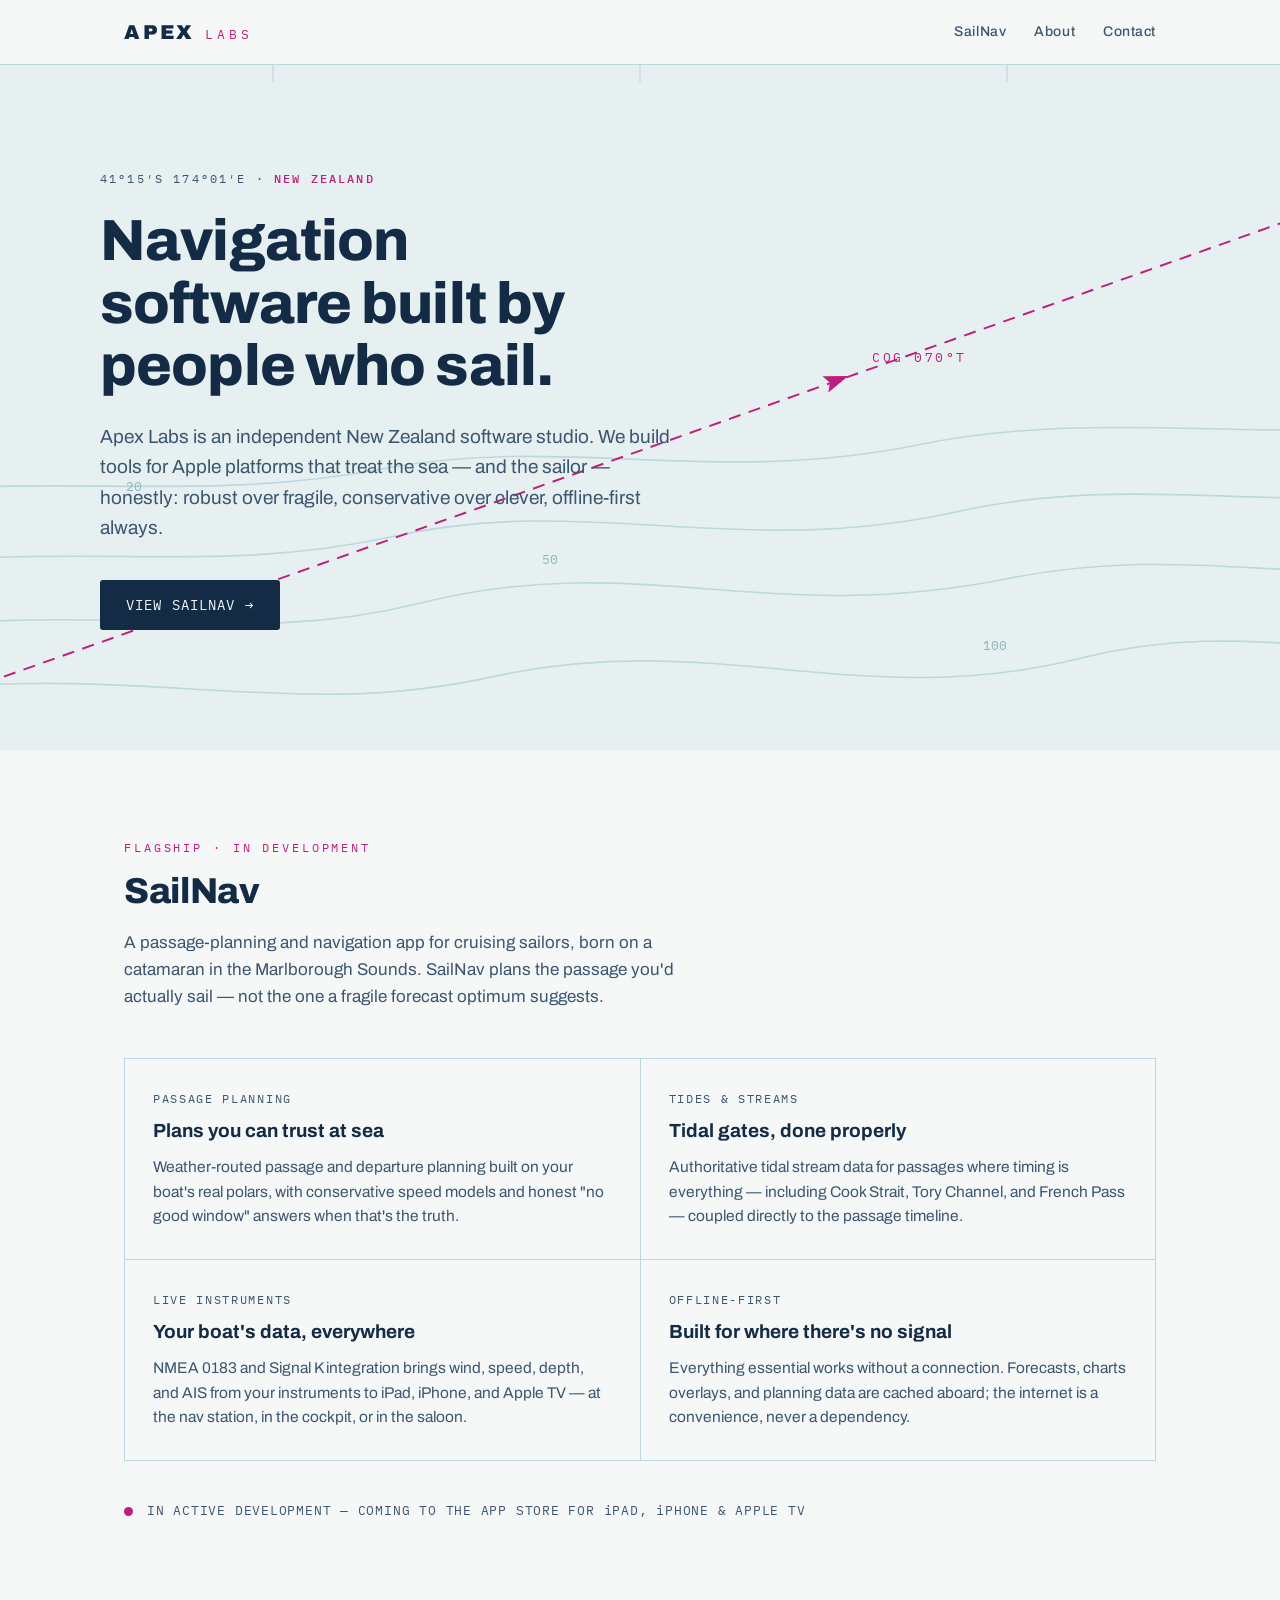
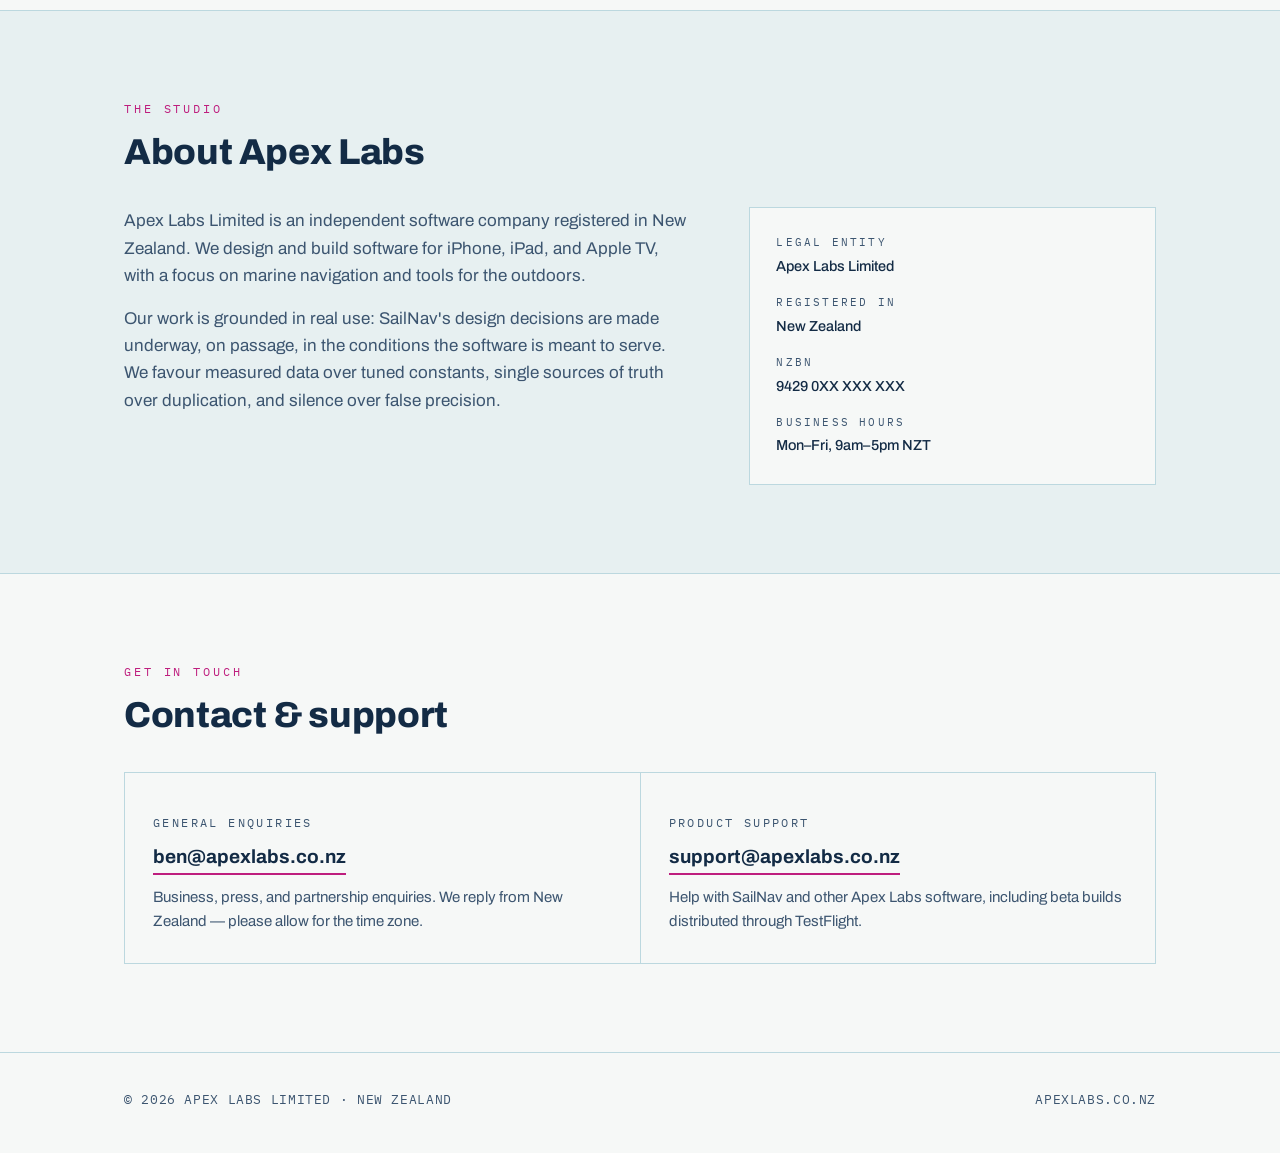
==== index.html @ 0e70c17b "Add files via upload" ====
<!DOCTYPE html>
<html lang="en-NZ">
<head>
<meta charset="UTF-8">
<meta name="viewport" content="width=device-width, initial-scale=1.0">
<title>Apex Labs — Navigation software built by people who sail</title>
<meta name="description" content="Apex Labs Limited is a New Zealand software studio building SailNav, a passage-planning and navigation app for cruising sailors.">
<link rel="preconnect" href="https://fonts.googleapis.com">
<link rel="preconnect" href="https://fonts.gstatic.com" crossorigin>
<link href="https://fonts.googleapis.com/css2?family=Archivo:wght@400;500;700;800;900&family=IBM+Plex+Mono:wght@400;500&display=swap" rel="stylesheet">
<style>
:root{
  --ink:#132B45;
  --ink-soft:#3C5570;
  --paper:#F6F8F7;
  --shoal:#E7F0F1;
  --contour:#BCD8DF;
  --magenta:#BE1E7E;
  --buff:#EDE4CE;
  --max:1080px;
}
*{margin:0;padding:0;box-sizing:border-box}
html{scroll-behavior:smooth}
@media (prefers-reduced-motion: reduce){html{scroll-behavior:auto}}
body{
  font-family:'Archivo',system-ui,sans-serif;
  font-weight:400;
  color:var(--ink);
  background:var(--paper);
  line-height:1.6;
  font-size:17px;
}
.mono{font-family:'IBM Plex Mono',monospace}
.wrap{max-width:var(--max);margin:0 auto;padding:0 24px}

/* ---------- header ---------- */
header{
  border-bottom:1px solid var(--contour);
  background:var(--paper);
  position:sticky;top:0;z-index:10;
}
.nav{display:flex;align-items:center;justify-content:space-between;height:64px}
.wordmark{display:flex;align-items:baseline;gap:10px;text-decoration:none;color:var(--ink)}
.wordmark .apex{font-weight:900;font-size:20px;letter-spacing:.14em}
.wordmark .labs{font-family:'IBM Plex Mono',monospace;font-size:13px;letter-spacing:.3em;color:var(--magenta)}
nav.links{display:flex;gap:28px}
nav.links a{
  text-decoration:none;color:var(--ink-soft);
  font-size:14px;font-weight:500;letter-spacing:.04em;
}
nav.links a:hover,nav.links a:focus-visible{color:var(--magenta)}
a:focus-visible{outline:2px solid var(--magenta);outline-offset:3px;border-radius:2px}

/* ---------- hero ---------- */
.hero{position:relative;overflow:hidden;background:var(--shoal)}
.hero svg.chart{position:absolute;inset:0;width:100%;height:100%;display:block}
.hero-inner{position:relative;padding:104px 0 120px}
.coords{
  font-family:'IBM Plex Mono',monospace;font-size:12px;letter-spacing:.18em;
  color:var(--ink-soft);text-transform:uppercase;margin-bottom:22px;
}
.coords b{color:var(--magenta);font-weight:500}
h1{
  font-weight:800;font-size:clamp(34px,5.4vw,58px);
  line-height:1.08;letter-spacing:-.015em;max-width:15ch;
}
.hero p.lede{
  margin-top:24px;max-width:52ch;font-size:19px;color:var(--ink-soft);
}
.hero .cta{
  display:inline-block;margin-top:36px;
  font-family:'IBM Plex Mono',monospace;font-size:14px;letter-spacing:.08em;
  color:var(--paper);background:var(--ink);text-decoration:none;
  padding:14px 26px;border-radius:3px;
}
.hero .cta:hover,.hero .cta:focus-visible{background:var(--magenta)}

/* ---------- section scaffolding ---------- */
section{padding:88px 0}
.eyebrow{
  font-family:'IBM Plex Mono',monospace;font-size:12px;letter-spacing:.24em;
  text-transform:uppercase;color:var(--magenta);margin-bottom:14px;
}
h2{font-weight:800;font-size:clamp(26px,3.4vw,36px);letter-spacing:-.01em;line-height:1.15}
.section-lede{margin-top:16px;max-width:58ch;color:var(--ink-soft)}

/* ---------- sailnav ---------- */
#sailnav .grid{
  margin-top:48px;display:grid;grid-template-columns:repeat(2,1fr);gap:1px;
  background:var(--contour);border:1px solid var(--contour);
}
.feature{background:var(--paper);padding:30px 28px}
.feature .f-label{
  font-family:'IBM Plex Mono',monospace;font-size:12px;letter-spacing:.14em;
  color:var(--ink-soft);text-transform:uppercase;
}
.feature h3{font-size:19px;font-weight:700;margin:8px 0 8px}
.feature p{font-size:15.5px;color:var(--ink-soft)}
.status-line{
  margin-top:40px;display:flex;align-items:center;gap:14px;flex-wrap:wrap;
  font-family:'IBM Plex Mono',monospace;font-size:13px;letter-spacing:.06em;color:var(--ink-soft);
}
.status-line .dot{
  width:9px;height:9px;border-radius:50%;background:var(--magenta);flex:none;
}

/* ---------- about ---------- */
#about{background:var(--shoal);border-top:1px solid var(--contour);border-bottom:1px solid var(--contour)}
#about .cols{margin-top:34px;display:grid;grid-template-columns:1.4fr 1fr;gap:56px}
#about p+p{margin-top:16px}
.registry{
  background:var(--paper);border:1px solid var(--contour);padding:26px 26px;
  font-size:14.5px;align-self:start;
}
.registry dt{
  font-family:'IBM Plex Mono',monospace;font-size:11px;letter-spacing:.2em;
  text-transform:uppercase;color:var(--ink-soft);margin-top:16px;
}
.registry dt:first-child{margin-top:0}
.registry dd{margin-top:3px;font-weight:500}

/* ---------- contact ---------- */
#contact .card{
  margin-top:36px;border:1px solid var(--contour);display:grid;
  grid-template-columns:repeat(2,1fr);gap:1px;background:var(--contour);
}
.contact-cell{background:var(--paper);padding:30px 28px}
.contact-cell .c-label{
  font-family:'IBM Plex Mono',monospace;font-size:12px;letter-spacing:.2em;
  text-transform:uppercase;color:var(--ink-soft);
}
.contact-cell a{
  display:inline-block;margin-top:10px;font-size:19px;font-weight:700;
  color:var(--ink);text-decoration:none;border-bottom:2px solid var(--magenta);
}
.contact-cell a:hover,.contact-cell a:focus-visible{color:var(--magenta)}
.contact-cell p{margin-top:10px;font-size:15px;color:var(--ink-soft)}

/* ---------- footer ---------- */
footer{border-top:1px solid var(--contour);padding:36px 0 44px;background:var(--paper)}
.foot{
  display:flex;justify-content:space-between;gap:20px;flex-wrap:wrap;
  font-family:'IBM Plex Mono',monospace;font-size:12.5px;letter-spacing:.05em;color:var(--ink-soft);
}

/* ---------- responsive ---------- */
@media (max-width:760px){
  nav.links{gap:18px}
  #sailnav .grid{grid-template-columns:1fr}
  #about .cols{grid-template-columns:1fr;gap:32px}
  #contact .card{grid-template-columns:1fr}
  .hero-inner{padding:72px 0 88px}
  section{padding:64px 0}
}
</style>
</head>
<body>

<header>
  <div class="wrap nav">
    <a class="wordmark" href="#top" aria-label="Apex Labs home">
      <span class="apex">APEX</span><span class="labs">LABS</span>
    </a>
    <nav class="links" aria-label="Main">
      <a href="#sailnav">SailNav</a>
      <a href="#about">About</a>
      <a href="#contact">Contact</a>
    </nav>
  </div>
</header>

<main id="top">

  <!-- ============ HERO ============ -->
  <div class="hero">
    <svg class="chart" viewBox="0 0 1200 560" preserveAspectRatio="xMidYMid slice" aria-hidden="true" focusable="false">
      <!-- bathymetric contours -->
      <g fill="none" stroke="#BCD8DF" stroke-width="1.3">
        <path d="M-60,470 C160,430 260,480 420,440 C600,395 700,460 900,420 C1050,390 1150,430 1260,405"/>
        <path d="M-60,520 C180,480 300,540 480,500 C660,460 780,530 960,485 C1090,452 1180,490 1260,470"/>
        <path d="M-60,415 C140,385 240,420 400,385 C560,350 680,405 860,365 C1010,332 1130,370 1260,345"/>
        <path d="M-60,355 C120,330 230,360 390,330 C540,302 660,345 830,310 C980,280 1120,312 1260,290"/>
      </g>
      <!-- depth labels -->
      <g font-family="IBM Plex Mono, monospace" font-size="11" fill="#8FB4BE">
        <text x="180" y="348">20</text>
        <text x="520" y="408">50</text>
        <text x="880" y="478">100</text>
      </g>
      <!-- rhumb line -->
      <line x1="80" y1="500" x2="1150" y2="120" stroke="#BE1E7E" stroke-width="1.6" stroke-dasharray="10 7"/>
      <!-- vessel -->
      <g transform="translate(760,258) rotate(70)">
        <path d="M0,-11 L7,9 L0,5 L-7,9 Z" fill="#BE1E7E"/>
      </g>
      <text x="790" y="243" font-family="IBM Plex Mono, monospace" font-size="11" letter-spacing="2" fill="#BE1E7E">COG 070°T</text>
      <!-- graticule ticks -->
      <g stroke="#BCD8DF" stroke-width="1">
        <line x1="300" y1="0" x2="300" y2="14"/><line x1="600" y1="0" x2="600" y2="14"/><line x1="900" y1="0" x2="900" y2="14"/>
      </g>
    </svg>

    <div class="wrap hero-inner">
      <p class="coords mono">41°15′S 174°01′E · <b>NEW ZEALAND</b></p>
      <h1>Navigation software built by people who sail.</h1>
      <p class="lede">Apex Labs is an independent New Zealand software studio. We build tools for Apple platforms that treat the sea — and the sailor — honestly: robust over fragile, conservative over clever, offline-first always.</p>
      <a class="cta" href="#sailnav">VIEW SAILNAV →</a>
    </div>
  </div>

  <!-- ============ SAILNAV ============ -->
  <section id="sailnav">
    <div class="wrap">
      <p class="eyebrow">Flagship · In development</p>
      <h2>SailNav</h2>
      <p class="section-lede">A passage-planning and navigation app for cruising sailors, born on a catamaran in the Marlborough Sounds. SailNav plans the passage you'd actually sail — not the one a fragile forecast optimum suggests.</p>

      <div class="grid">
        <div class="feature">
          <p class="f-label">Passage planning</p>
          <h3>Plans you can trust at sea</h3>
          <p>Weather-routed passage and departure planning built on your boat's real polars, with conservative speed models and honest "no good window" answers when that's the truth.</p>
        </div>
        <div class="feature">
          <p class="f-label">Tides &amp; streams</p>
          <h3>Tidal gates, done properly</h3>
          <p>Authoritative tidal stream data for passages where timing is everything — including Cook Strait, Tory Channel, and French Pass — coupled directly to the passage timeline.</p>
        </div>
        <div class="feature">
          <p class="f-label">Live instruments</p>
          <h3>Your boat's data, everywhere</h3>
          <p>NMEA 0183 and Signal K integration brings wind, speed, depth, and AIS from your instruments to iPad, iPhone, and Apple TV — at the nav station, in the cockpit, or in the saloon.</p>
        </div>
        <div class="feature">
          <p class="f-label">Offline-first</p>
          <h3>Built for where there's no signal</h3>
          <p>Everything essential works without a connection. Forecasts, charts overlays, and planning data are cached aboard; the internet is a convenience, never a dependency.</p>
        </div>
      </div>

      <p class="status-line"><span class="dot" aria-hidden="true"></span> IN ACTIVE DEVELOPMENT — COMING TO THE APP STORE FOR iPAD, iPHONE &amp; APPLE TV</p>
    </div>
  </section>

  <!-- ============ ABOUT ============ -->
  <section id="about">
    <div class="wrap">
      <p class="eyebrow">The studio</p>
      <h2>About Apex Labs</h2>
      <div class="cols">
        <div>
          <p class="section-lede" style="margin-top:0">Apex Labs Limited is an independent software company registered in New Zealand. We design and build software for iPhone, iPad, and Apple TV, with a focus on marine navigation and tools for the outdoors.</p>
          <p class="section-lede">Our work is grounded in real use: SailNav's design decisions are made underway, on passage, in the conditions the software is meant to serve. We favour measured data over tuned constants, single sources of truth over duplication, and silence over false precision.</p>
        </div>
        <dl class="registry">
          <dt>Legal entity</dt>
          <dd>Apex Labs Limited</dd>
          <dt>Registered in</dt>
          <dd>New Zealand</dd>
          <dt>NZBN</dt>
          <dd>9429 0XX XXX XXX</dd>
          <dt>Business hours</dt>
          <dd>Mon–Fri, 9am–5pm NZT</dd>
        </dl>
      </div>
    </div>
  </section>

  <!-- ============ CONTACT ============ -->
  <section id="contact">
    <div class="wrap">
      <p class="eyebrow">Get in touch</p>
      <h2>Contact &amp; support</h2>
      <div class="card">
        <div class="contact-cell">
          <p class="c-label">General enquiries</p>
          <a href="mailto:ben@apexlabs.co.nz">ben@apexlabs.co.nz</a>
          <p>Business, press, and partnership enquiries. We reply from New Zealand — please allow for the time zone.</p>
        </div>
        <div class="contact-cell">
          <p class="c-label">Product support</p>
          <a href="mailto:support@apexlabs.co.nz">support@apexlabs.co.nz</a>
          <p>Help with SailNav and other Apex Labs software, including beta builds distributed through TestFlight.</p>
        </div>
      </div>
    </div>
  </section>

</main>

<footer>
  <div class="wrap foot">
    <span>© 2026 APEX LABS LIMITED · NEW ZEALAND</span>
    <span>APEXLABS.CO.NZ</span>
  </div>
</footer>

</body>
</html>
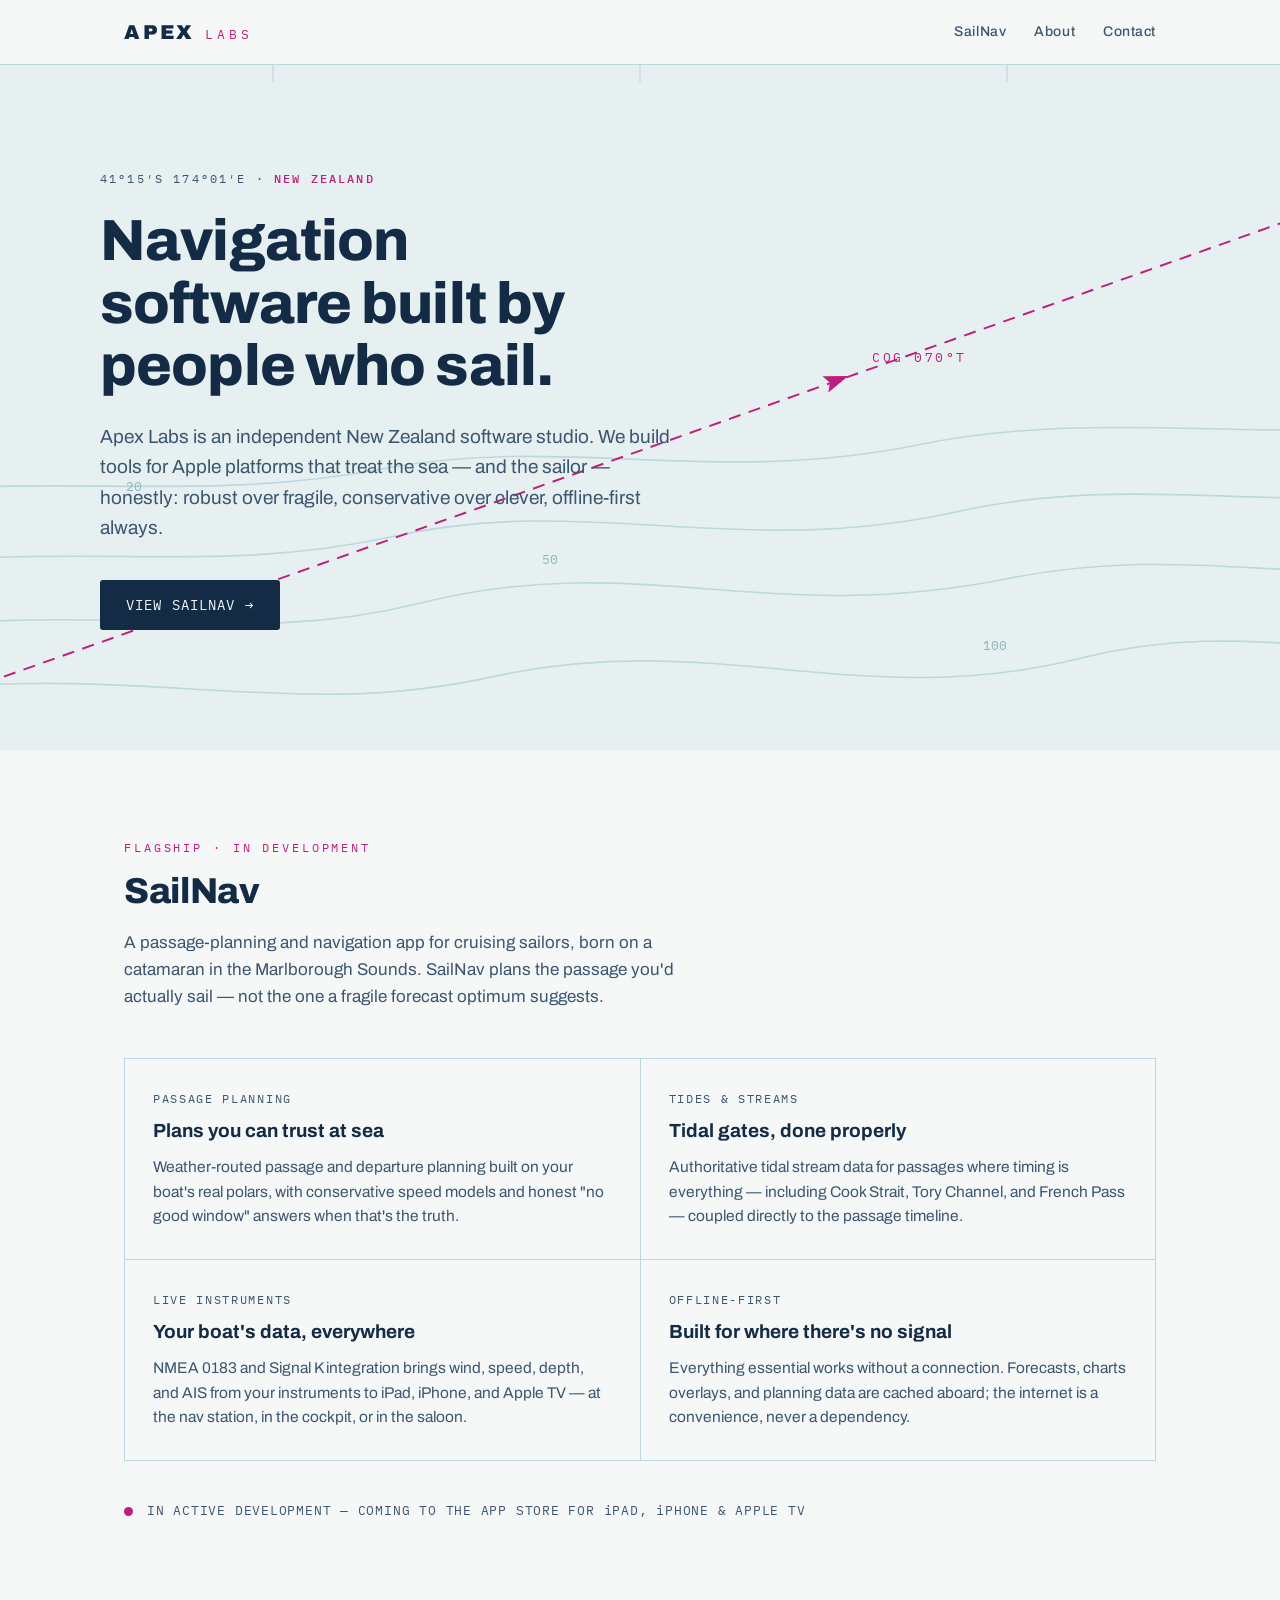
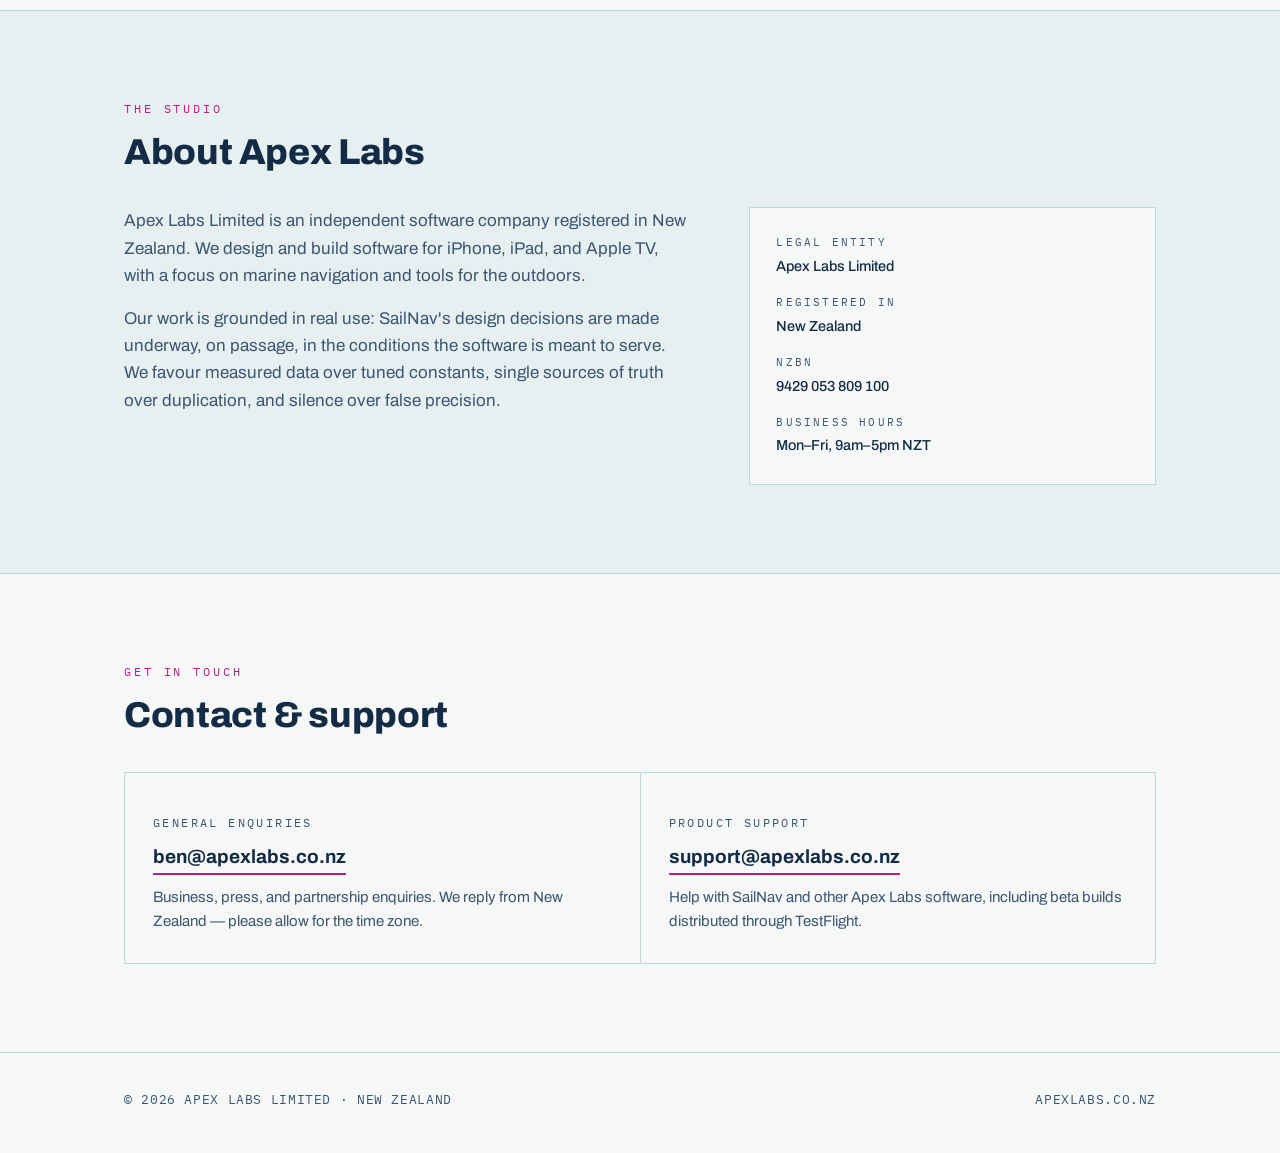
==== commit 1d75d145: "Update index.html" ====
--- a/index.html
+++ b/index.html
@@ -258,7 +258,7 @@
           <dt>Registered in</dt>
           <dd>New Zealand</dd>
           <dt>NZBN</dt>
-          <dd>9429 0XX XXX XXX</dd>
+          <dd>9429 053 809 100</dd>
           <dt>Business hours</dt>
           <dd>Mon–Fri, 9am–5pm NZT</dd>
         </dl>
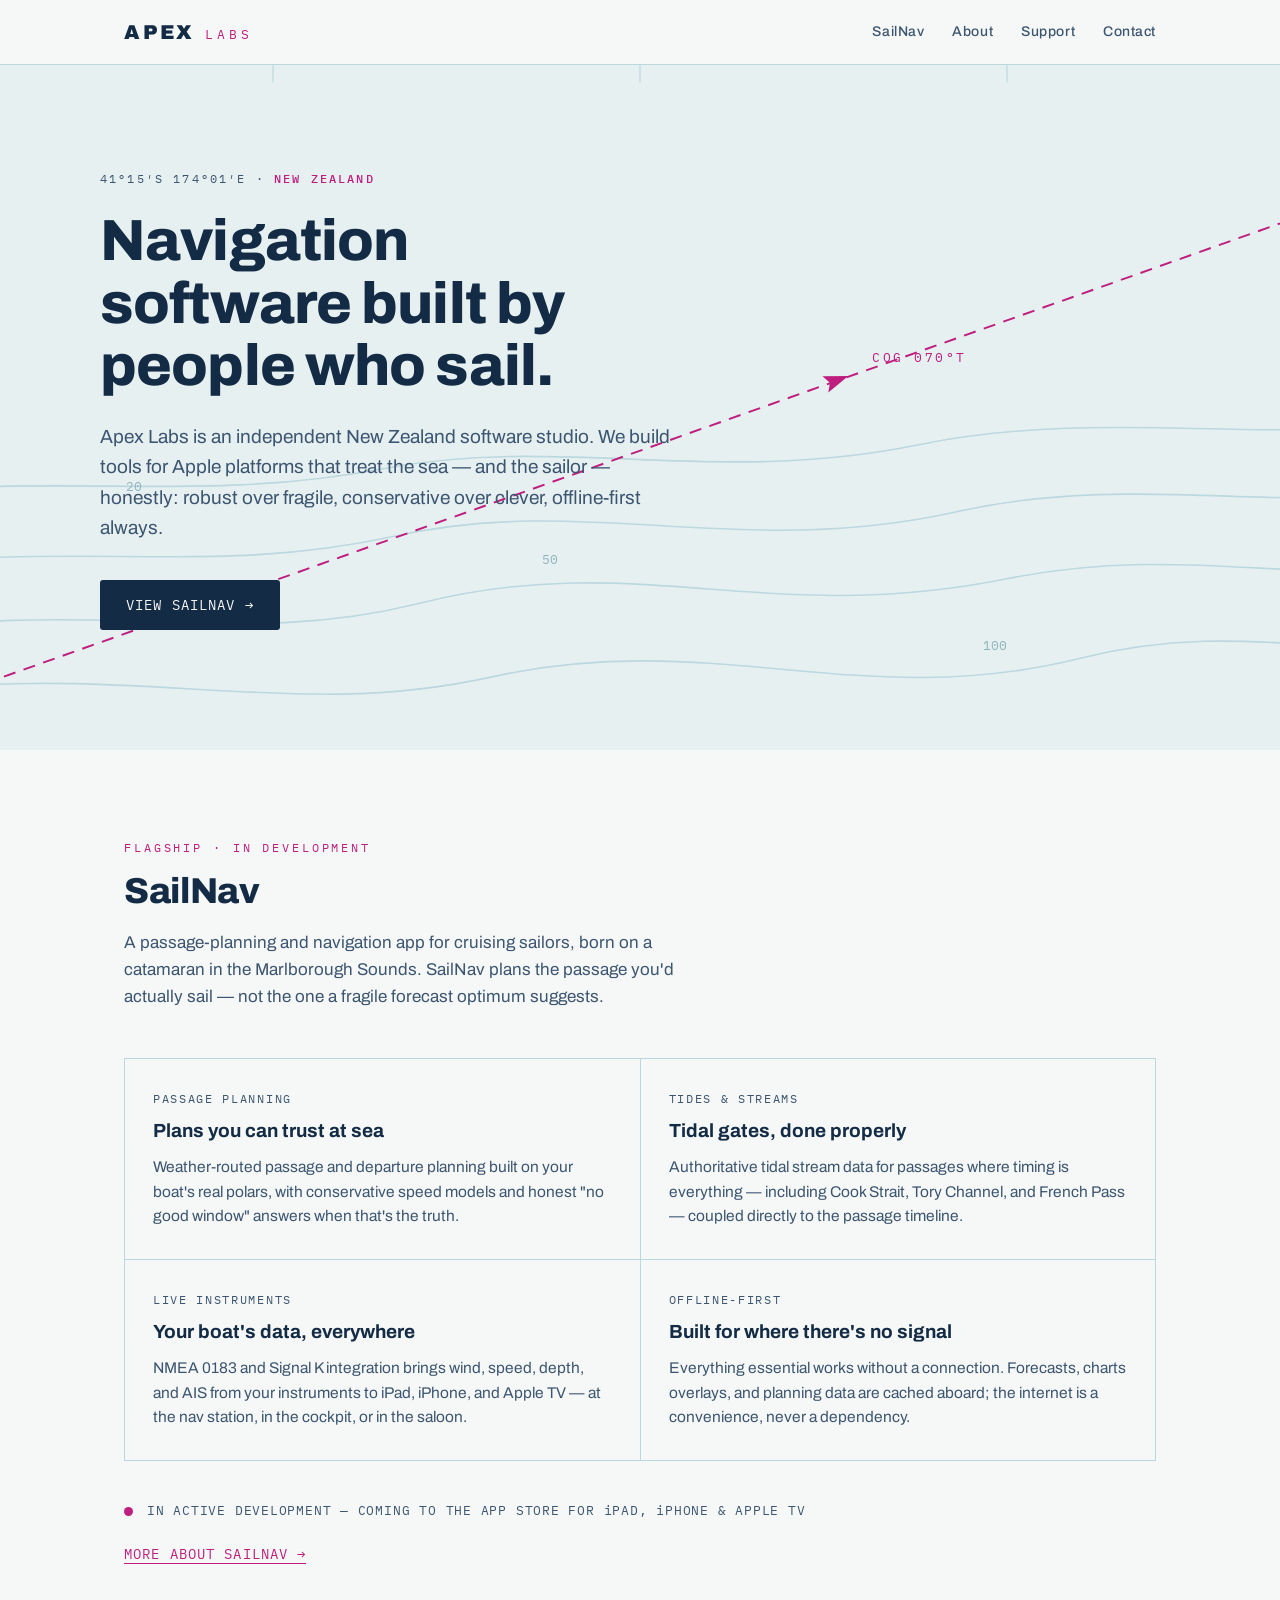
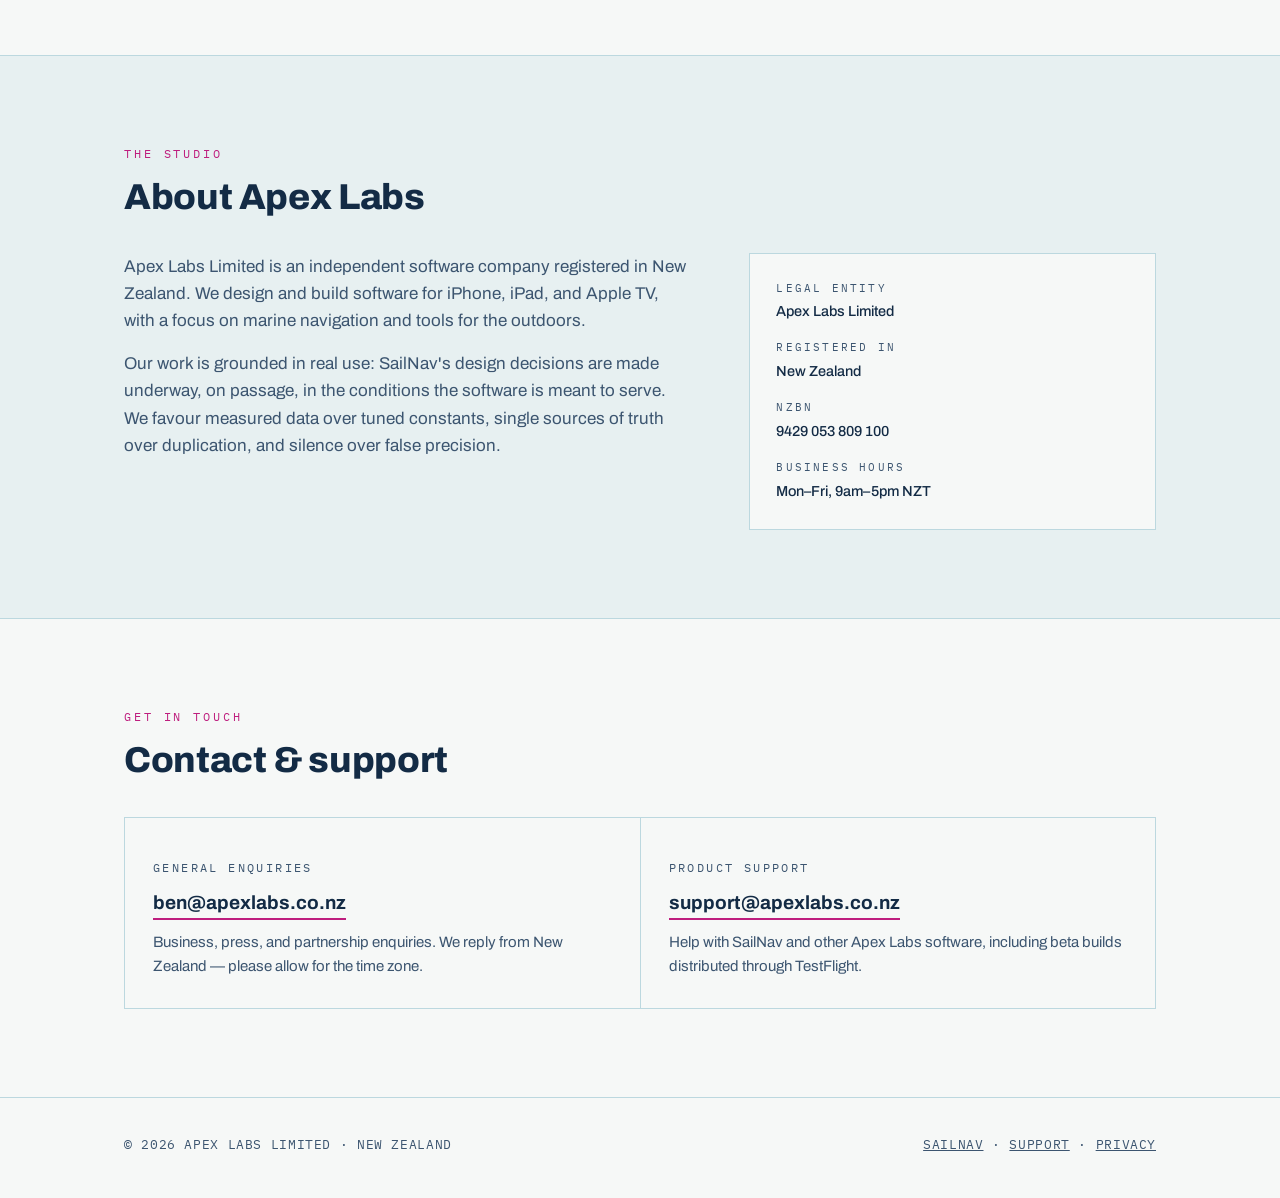
==== commit 7da36f2b: "Add files via upload" ====
--- a/index.html
+++ b/index.html
@@ -162,8 +162,9 @@
       <span class="apex">APEX</span><span class="labs">LABS</span>
     </a>
     <nav class="links" aria-label="Main">
-      <a href="#sailnav">SailNav</a>
+      <a href="sailnav.html">SailNav</a>
       <a href="#about">About</a>
+      <a href="support.html">Support</a>
       <a href="#contact">Contact</a>
     </nav>
   </div>
@@ -239,6 +240,7 @@
       </div>
 
       <p class="status-line"><span class="dot" aria-hidden="true"></span> IN ACTIVE DEVELOPMENT — COMING TO THE APP STORE FOR iPAD, iPHONE &amp; APPLE TV</p>
+      <p style="margin-top:18px"><a href="sailnav.html" style="font-family:'IBM Plex Mono',monospace;font-size:14px;letter-spacing:.08em;color:var(--magenta);text-decoration:none;border-bottom:1px solid var(--magenta)">MORE ABOUT SAILNAV →</a></p>
     </div>
   </section>
 
@@ -291,7 +293,7 @@
 <footer>
   <div class="wrap foot">
     <span>© 2026 APEX LABS LIMITED · NEW ZEALAND</span>
-    <span>APEXLABS.CO.NZ</span>
+    <span><a href="sailnav.html" style="color:inherit">SAILNAV</a> · <a href="support.html" style="color:inherit">SUPPORT</a> · <a href="privacy.html" style="color:inherit">PRIVACY</a></span>
   </div>
 </footer>
 
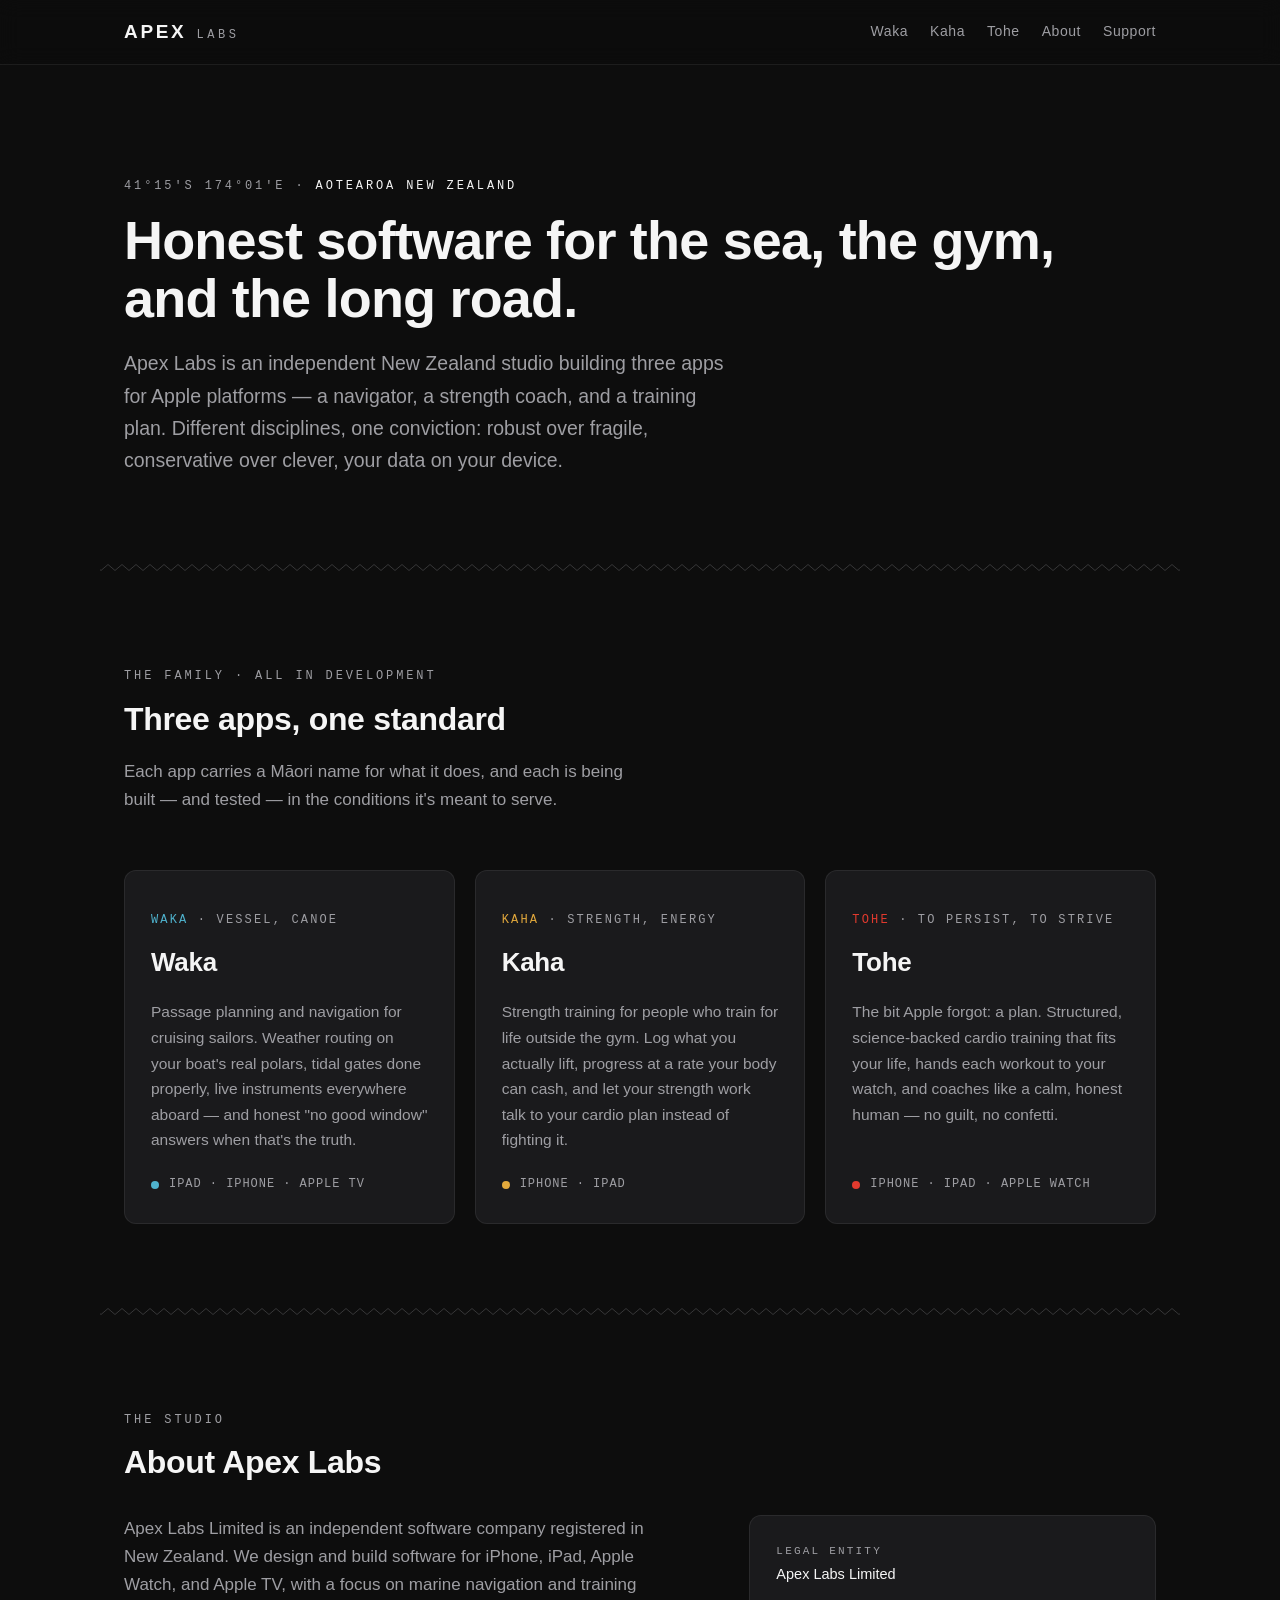
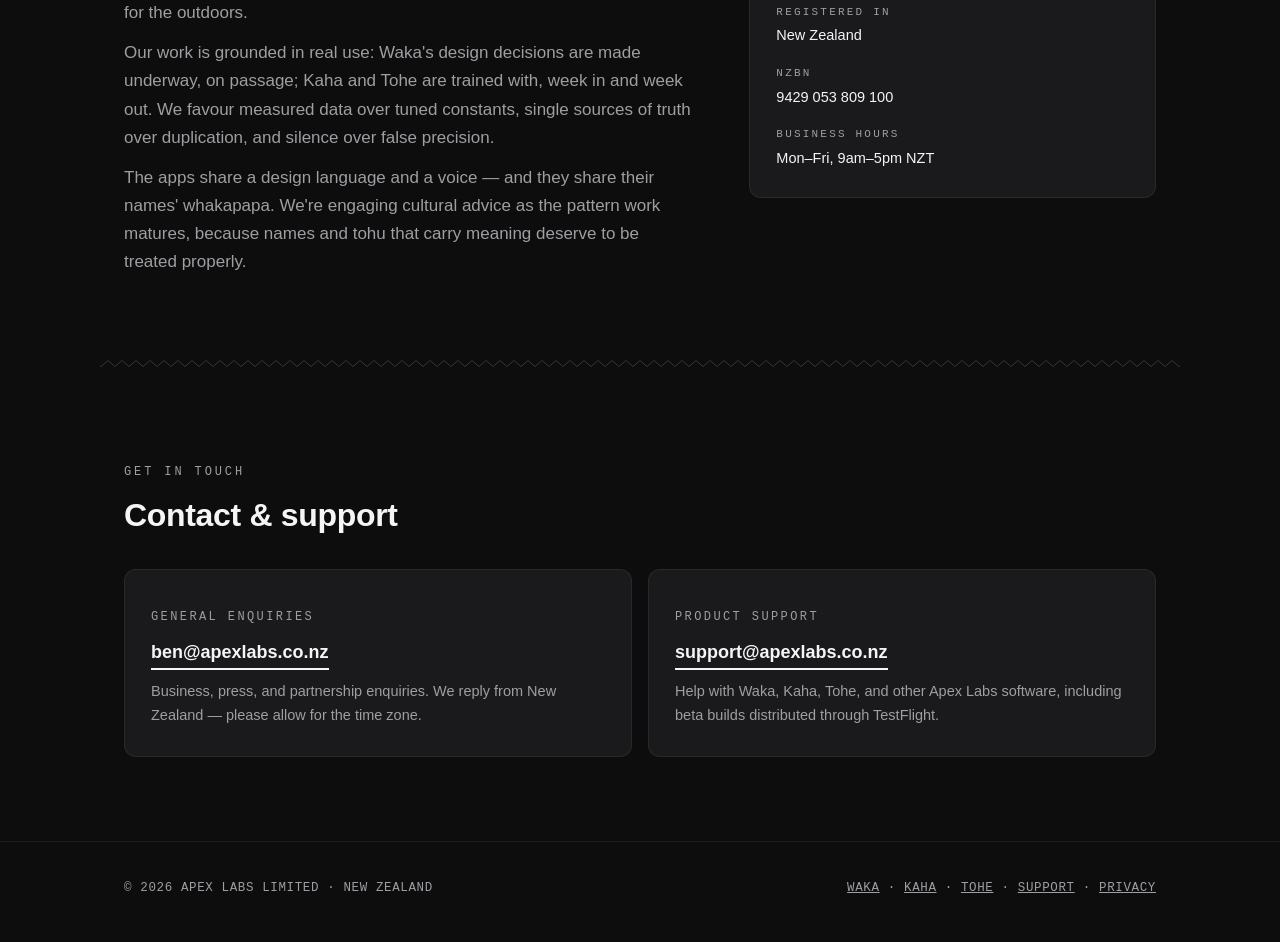
==== commit dd5a5be4: "Add files via upload" ====
--- a/index.html
+++ b/index.html
@@ -3,169 +3,24 @@
 <head>
 <meta charset="UTF-8">
 <meta name="viewport" content="width=device-width, initial-scale=1.0">
-<title>Apex Labs — Navigation software built by people who sail</title>
-<meta name="description" content="Apex Labs Limited is a New Zealand software studio building SailNav, a passage-planning and navigation app for cruising sailors.">
-<link rel="preconnect" href="https://fonts.googleapis.com">
-<link rel="preconnect" href="https://fonts.gstatic.com" crossorigin>
-<link href="https://fonts.googleapis.com/css2?family=Archivo:wght@400;500;700;800;900&family=IBM+Plex+Mono:wght@400;500&display=swap" rel="stylesheet">
-<style>
-:root{
-  --ink:#132B45;
-  --ink-soft:#3C5570;
-  --paper:#F6F8F7;
-  --shoal:#E7F0F1;
-  --contour:#BCD8DF;
-  --magenta:#BE1E7E;
-  --buff:#EDE4CE;
-  --max:1080px;
-}
-*{margin:0;padding:0;box-sizing:border-box}
-html{scroll-behavior:smooth}
-@media (prefers-reduced-motion: reduce){html{scroll-behavior:auto}}
-body{
-  font-family:'Archivo',system-ui,sans-serif;
-  font-weight:400;
-  color:var(--ink);
-  background:var(--paper);
-  line-height:1.6;
-  font-size:17px;
-}
-.mono{font-family:'IBM Plex Mono',monospace}
-.wrap{max-width:var(--max);margin:0 auto;padding:0 24px}
-
-/* ---------- header ---------- */
-header{
-  border-bottom:1px solid var(--contour);
-  background:var(--paper);
-  position:sticky;top:0;z-index:10;
-}
-.nav{display:flex;align-items:center;justify-content:space-between;height:64px}
-.wordmark{display:flex;align-items:baseline;gap:10px;text-decoration:none;color:var(--ink)}
-.wordmark .apex{font-weight:900;font-size:20px;letter-spacing:.14em}
-.wordmark .labs{font-family:'IBM Plex Mono',monospace;font-size:13px;letter-spacing:.3em;color:var(--magenta)}
-nav.links{display:flex;gap:28px}
-nav.links a{
-  text-decoration:none;color:var(--ink-soft);
-  font-size:14px;font-weight:500;letter-spacing:.04em;
-}
-nav.links a:hover,nav.links a:focus-visible{color:var(--magenta)}
-a:focus-visible{outline:2px solid var(--magenta);outline-offset:3px;border-radius:2px}
-
-/* ---------- hero ---------- */
-.hero{position:relative;overflow:hidden;background:var(--shoal)}
-.hero svg.chart{position:absolute;inset:0;width:100%;height:100%;display:block}
-.hero-inner{position:relative;padding:104px 0 120px}
-.coords{
-  font-family:'IBM Plex Mono',monospace;font-size:12px;letter-spacing:.18em;
-  color:var(--ink-soft);text-transform:uppercase;margin-bottom:22px;
-}
-.coords b{color:var(--magenta);font-weight:500}
-h1{
-  font-weight:800;font-size:clamp(34px,5.4vw,58px);
-  line-height:1.08;letter-spacing:-.015em;max-width:15ch;
-}
-.hero p.lede{
-  margin-top:24px;max-width:52ch;font-size:19px;color:var(--ink-soft);
-}
-.hero .cta{
-  display:inline-block;margin-top:36px;
-  font-family:'IBM Plex Mono',monospace;font-size:14px;letter-spacing:.08em;
-  color:var(--paper);background:var(--ink);text-decoration:none;
-  padding:14px 26px;border-radius:3px;
-}
-.hero .cta:hover,.hero .cta:focus-visible{background:var(--magenta)}
-
-/* ---------- section scaffolding ---------- */
-section{padding:88px 0}
-.eyebrow{
-  font-family:'IBM Plex Mono',monospace;font-size:12px;letter-spacing:.24em;
-  text-transform:uppercase;color:var(--magenta);margin-bottom:14px;
-}
-h2{font-weight:800;font-size:clamp(26px,3.4vw,36px);letter-spacing:-.01em;line-height:1.15}
-.section-lede{margin-top:16px;max-width:58ch;color:var(--ink-soft)}
-
-/* ---------- sailnav ---------- */
-#sailnav .grid{
-  margin-top:48px;display:grid;grid-template-columns:repeat(2,1fr);gap:1px;
-  background:var(--contour);border:1px solid var(--contour);
-}
-.feature{background:var(--paper);padding:30px 28px}
-.feature .f-label{
-  font-family:'IBM Plex Mono',monospace;font-size:12px;letter-spacing:.14em;
-  color:var(--ink-soft);text-transform:uppercase;
-}
-.feature h3{font-size:19px;font-weight:700;margin:8px 0 8px}
-.feature p{font-size:15.5px;color:var(--ink-soft)}
-.status-line{
-  margin-top:40px;display:flex;align-items:center;gap:14px;flex-wrap:wrap;
-  font-family:'IBM Plex Mono',monospace;font-size:13px;letter-spacing:.06em;color:var(--ink-soft);
-}
-.status-line .dot{
-  width:9px;height:9px;border-radius:50%;background:var(--magenta);flex:none;
-}
-
-/* ---------- about ---------- */
-#about{background:var(--shoal);border-top:1px solid var(--contour);border-bottom:1px solid var(--contour)}
-#about .cols{margin-top:34px;display:grid;grid-template-columns:1.4fr 1fr;gap:56px}
-#about p+p{margin-top:16px}
-.registry{
-  background:var(--paper);border:1px solid var(--contour);padding:26px 26px;
-  font-size:14.5px;align-self:start;
-}
-.registry dt{
-  font-family:'IBM Plex Mono',monospace;font-size:11px;letter-spacing:.2em;
-  text-transform:uppercase;color:var(--ink-soft);margin-top:16px;
-}
-.registry dt:first-child{margin-top:0}
-.registry dd{margin-top:3px;font-weight:500}
-
-/* ---------- contact ---------- */
-#contact .card{
-  margin-top:36px;border:1px solid var(--contour);display:grid;
-  grid-template-columns:repeat(2,1fr);gap:1px;background:var(--contour);
-}
-.contact-cell{background:var(--paper);padding:30px 28px}
-.contact-cell .c-label{
-  font-family:'IBM Plex Mono',monospace;font-size:12px;letter-spacing:.2em;
-  text-transform:uppercase;color:var(--ink-soft);
-}
-.contact-cell a{
-  display:inline-block;margin-top:10px;font-size:19px;font-weight:700;
-  color:var(--ink);text-decoration:none;border-bottom:2px solid var(--magenta);
-}
-.contact-cell a:hover,.contact-cell a:focus-visible{color:var(--magenta)}
-.contact-cell p{margin-top:10px;font-size:15px;color:var(--ink-soft)}
-
-/* ---------- footer ---------- */
-footer{border-top:1px solid var(--contour);padding:36px 0 44px;background:var(--paper)}
-.foot{
-  display:flex;justify-content:space-between;gap:20px;flex-wrap:wrap;
-  font-family:'IBM Plex Mono',monospace;font-size:12.5px;letter-spacing:.05em;color:var(--ink-soft);
-}
-
-/* ---------- responsive ---------- */
-@media (max-width:760px){
-  nav.links{gap:18px}
-  #sailnav .grid{grid-template-columns:1fr}
-  #about .cols{grid-template-columns:1fr;gap:32px}
-  #contact .card{grid-template-columns:1fr}
-  .hero-inner{padding:72px 0 88px}
-  section{padding:64px 0}
-}
-</style>
+<title>Apex Labs — honest software for the sea, the gym, and the long road</title>
+<meta name="description" content="Apex Labs Limited is an independent New Zealand studio building three apps for Apple platforms: Waka (sailing navigation), Kaha (strength training), and Tohe (cardio training).">
+<meta name="color-scheme" content="dark">
+<link rel="stylesheet" href="styles.css">
 </head>
 <body>
 
-<header>
-  <div class="wrap nav">
-    <a class="wordmark" href="#top" aria-label="Apex Labs home">
+<header class="site">
+  <div class="nav">
+    <a class="wordmark" href="index.html" aria-label="Apex Labs home">
       <span class="apex">APEX</span><span class="labs">LABS</span>
     </a>
     <nav class="links" aria-label="Main">
-      <a href="sailnav.html">SailNav</a>
+      <a href="waka.html">Waka</a>
+      <a href="kaha.html">Kaha</a>
+      <a href="tohe.html">Tohe</a>
       <a href="#about">About</a>
       <a href="support.html">Support</a>
-      <a href="#contact">Contact</a>
     </nav>
   </div>
 </header>
@@ -174,75 +29,46 @@
 
   <!-- ============ HERO ============ -->
   <div class="hero">
-    <svg class="chart" viewBox="0 0 1200 560" preserveAspectRatio="xMidYMid slice" aria-hidden="true" focusable="false">
-      <!-- bathymetric contours -->
-      <g fill="none" stroke="#BCD8DF" stroke-width="1.3">
-        <path d="M-60,470 C160,430 260,480 420,440 C600,395 700,460 900,420 C1050,390 1150,430 1260,405"/>
-        <path d="M-60,520 C180,480 300,540 480,500 C660,460 780,530 960,485 C1090,452 1180,490 1260,470"/>
-        <path d="M-60,415 C140,385 240,420 400,385 C560,350 680,405 860,365 C1010,332 1130,370 1260,345"/>
-        <path d="M-60,355 C120,330 230,360 390,330 C540,302 660,345 830,310 C980,280 1120,312 1260,290"/>
-      </g>
-      <!-- depth labels -->
-      <g font-family="IBM Plex Mono, monospace" font-size="11" fill="#8FB4BE">
-        <text x="180" y="348">20</text>
-        <text x="520" y="408">50</text>
-        <text x="880" y="478">100</text>
-      </g>
-      <!-- rhumb line -->
-      <line x1="80" y1="500" x2="1150" y2="120" stroke="#BE1E7E" stroke-width="1.6" stroke-dasharray="10 7"/>
-      <!-- vessel -->
-      <g transform="translate(760,258) rotate(70)">
-        <path d="M0,-11 L7,9 L0,5 L-7,9 Z" fill="#BE1E7E"/>
-      </g>
-      <text x="790" y="243" font-family="IBM Plex Mono, monospace" font-size="11" letter-spacing="2" fill="#BE1E7E">COG 070°T</text>
-      <!-- graticule ticks -->
-      <g stroke="#BCD8DF" stroke-width="1">
-        <line x1="300" y1="0" x2="300" y2="14"/><line x1="600" y1="0" x2="600" y2="14"/><line x1="900" y1="0" x2="900" y2="14"/>
-      </g>
-    </svg>
-
-    <div class="wrap hero-inner">
-      <p class="coords mono">41°15′S 174°01′E · <b>NEW ZEALAND</b></p>
-      <h1>Navigation software built by people who sail.</h1>
-      <p class="lede">Apex Labs is an independent New Zealand software studio. We build tools for Apple platforms that treat the sea — and the sailor — honestly: robust over fragile, conservative over clever, offline-first always.</p>
-      <a class="cta" href="#sailnav">VIEW SAILNAV →</a>
+    <div class="wrap">
+      <p class="eyebrow">41°15′S 174°01′E · <b style="color:var(--ink)">AOTEAROA NEW ZEALAND</b></p>
+      <h1>Honest software for the sea, the gym, and the long road.</h1>
+      <p class="lede">Apex Labs is an independent New Zealand studio building three apps for Apple platforms — a navigator, a strength coach, and a training plan. Different disciplines, one conviction: robust over fragile, conservative over clever, your data on your device.</p>
     </div>
   </div>
 
-  <!-- ============ SAILNAV ============ -->
-  <section id="sailnav">
+  <div class="tohu-rule" role="presentation"></div>
+
+  <!-- ============ THE APPS ============ -->
+  <section id="apps">
     <div class="wrap">
-      <p class="eyebrow">Flagship · In development</p>
-      <h2>SailNav</h2>
-      <p class="section-lede">A passage-planning and navigation app for cruising sailors, born on a catamaran in the Marlborough Sounds. SailNav plans the passage you'd actually sail — not the one a fragile forecast optimum suggests.</p>
+      <p class="eyebrow">The family · All in development</p>
+      <h2>Three apps, one standard</h2>
+      <p class="lede" style="font-size:17px">Each app carries a Māori name for what it does, and each is being built — and tested — in the conditions it's meant to serve.</p>
 
-      <div class="grid">
-        <div class="feature">
-          <p class="f-label">Passage planning</p>
-          <h3>Plans you can trust at sea</h3>
-          <p>Weather-routed passage and departure planning built on your boat's real polars, with conservative speed models and honest "no good window" answers when that's the truth.</p>
-        </div>
-        <div class="feature">
-          <p class="f-label">Tides &amp; streams</p>
-          <h3>Tidal gates, done properly</h3>
-          <p>Authoritative tidal stream data for passages where timing is everything — including Cook Strait, Tory Channel, and French Pass — coupled directly to the passage timeline.</p>
-        </div>
-        <div class="feature">
-          <p class="f-label">Live instruments</p>
-          <h3>Your boat's data, everywhere</h3>
-          <p>NMEA 0183 and Signal K integration brings wind, speed, depth, and AIS from your instruments to iPad, iPhone, and Apple TV — at the nav station, in the cockpit, or in the saloon.</p>
-        </div>
-        <div class="feature">
-          <p class="f-label">Offline-first</p>
-          <h3>Built for where there's no signal</h3>
-          <p>Everything essential works without a connection. Forecasts, charts overlays, and planning data are cached aboard; the internet is a convenience, never a dependency.</p>
-        </div>
+      <div class="apps">
+        <a class="app-card" href="waka.html" style="--app:var(--waka)">
+          <p class="gloss"><b>waka</b> · vessel, canoe</p>
+          <h3>Waka</h3>
+          <p class="thesis">Passage planning and navigation for cruising sailors. Weather routing on your boat's real polars, tidal gates done properly, live instruments everywhere aboard — and honest "no good window" answers when that's the truth.</p>
+          <p class="status"><span class="dot" aria-hidden="true"></span> iPad · iPhone · Apple TV</p>
+        </a>
+        <a class="app-card" href="kaha.html" style="--app:var(--kaha)">
+          <p class="gloss"><b>kaha</b> · strength, energy</p>
+          <h3>Kaha</h3>
+          <p class="thesis">Strength training for people who train for life outside the gym. Log what you actually lift, progress at a rate your body can cash, and let your strength work talk to your cardio plan instead of fighting it.</p>
+          <p class="status"><span class="dot" aria-hidden="true"></span> iPhone · iPad</p>
+        </a>
+        <a class="app-card" href="tohe.html" style="--app:var(--tohe)">
+          <p class="gloss"><b>tohe</b> · to persist, to strive</p>
+          <h3>Tohe</h3>
+          <p class="thesis">The bit Apple forgot: a plan. Structured, science-backed cardio training that fits your life, hands each workout to your watch, and coaches like a calm, honest human — no guilt, no confetti.</p>
+          <p class="status"><span class="dot" aria-hidden="true"></span> iPhone · iPad · Apple Watch</p>
+        </a>
       </div>
-
-      <p class="status-line"><span class="dot" aria-hidden="true"></span> IN ACTIVE DEVELOPMENT — COMING TO THE APP STORE FOR iPAD, iPHONE &amp; APPLE TV</p>
-      <p style="margin-top:18px"><a href="sailnav.html" style="font-family:'IBM Plex Mono',monospace;font-size:14px;letter-spacing:.08em;color:var(--magenta);text-decoration:none;border-bottom:1px solid var(--magenta)">MORE ABOUT SAILNAV →</a></p>
     </div>
   </section>
+
+  <div class="tohu-rule" role="presentation"></div>
 
   <!-- ============ ABOUT ============ -->
   <section id="about">
@@ -251,8 +77,9 @@
       <h2>About Apex Labs</h2>
       <div class="cols">
         <div>
-          <p class="section-lede" style="margin-top:0">Apex Labs Limited is an independent software company registered in New Zealand. We design and build software for iPhone, iPad, and Apple TV, with a focus on marine navigation and tools for the outdoors.</p>
-          <p class="section-lede">Our work is grounded in real use: SailNav's design decisions are made underway, on passage, in the conditions the software is meant to serve. We favour measured data over tuned constants, single sources of truth over duplication, and silence over false precision.</p>
+          <p class="first lede" style="margin-top:0;font-size:17px">Apex Labs Limited is an independent software company registered in New Zealand. We design and build software for iPhone, iPad, Apple Watch, and Apple TV, with a focus on marine navigation and training for the outdoors.</p>
+          <p>Our work is grounded in real use: Waka's design decisions are made underway, on passage; Kaha and Tohe are trained with, week in and week out. We favour measured data over tuned constants, single sources of truth over duplication, and silence over false precision.</p>
+          <p>The apps share a design language and a voice — and they share their names' whakapapa. We're engaging cultural advice as the pattern work matures, because names and tohu that carry meaning deserve to be treated properly.</p>
         </div>
         <dl class="registry">
           <dt>Legal entity</dt>
@@ -268,12 +95,14 @@
     </div>
   </section>
 
+  <div class="tohu-rule" role="presentation"></div>
+
   <!-- ============ CONTACT ============ -->
   <section id="contact">
     <div class="wrap">
       <p class="eyebrow">Get in touch</p>
       <h2>Contact &amp; support</h2>
-      <div class="card">
+      <div class="contact-grid">
         <div class="contact-cell">
           <p class="c-label">General enquiries</p>
           <a href="mailto:ben@apexlabs.co.nz">ben@apexlabs.co.nz</a>
@@ -282,7 +111,7 @@
         <div class="contact-cell">
           <p class="c-label">Product support</p>
           <a href="mailto:support@apexlabs.co.nz">support@apexlabs.co.nz</a>
-          <p>Help with SailNav and other Apex Labs software, including beta builds distributed through TestFlight.</p>
+          <p>Help with Waka, Kaha, Tohe, and other Apex Labs software, including beta builds distributed through TestFlight.</p>
         </div>
       </div>
     </div>
@@ -290,10 +119,10 @@
 
 </main>
 
-<footer>
-  <div class="wrap foot">
+<footer class="site">
+  <div class="foot">
     <span>© 2026 APEX LABS LIMITED · NEW ZEALAND</span>
-    <span><a href="sailnav.html" style="color:inherit">SAILNAV</a> · <a href="support.html" style="color:inherit">SUPPORT</a> · <a href="privacy.html" style="color:inherit">PRIVACY</a></span>
+    <span><a href="waka.html">WAKA</a> · <a href="kaha.html">KAHA</a> · <a href="tohe.html">TOHE</a> · <a href="support.html">SUPPORT</a> · <a href="privacy.html">PRIVACY</a></span>
   </div>
 </footer>
 
--- a/styles.css
+++ b/styles.css
@@ -0,0 +1,197 @@
+/* ============================================================
+   Apex Labs — family design system (derived from tohe-ux-spec §2)
+   Dark-first. Red is meaning (Tohe). Per-app accents.
+   ============================================================ */
+:root{
+  --bg:#0D0D0D;            /* surface.base */
+  --card:#1A1A1C;          /* surface.raised */
+  --overlay:#242426;       /* surface.overlay */
+  --ink:#F5F5F5;           /* text.primary */
+  --muted:#9E9EA3;         /* text.secondary */
+  --hairline:rgba(255,255,255,.07);
+  --hairline-soft:rgba(255,255,255,.045);
+
+  /* per-app accents. Tohe is fixed by spec; Waka & Kaha are
+     placeholders until each app picks its own. */
+  --tohe:#E23A2E;
+  --waka:#4FB3CE;
+  --kaha:#E3A93C;
+  --accent:var(--ink);     /* page-level accent; overridden per app page */
+
+  --sans:-apple-system,BlinkMacSystemFont,"SF Pro Text","SF Pro Display","Segoe UI",Roboto,"Helvetica Neue",Arial,sans-serif;
+  --mono:ui-monospace,"SF Mono",SFMono-Regular,Menlo,Consolas,"Liberation Mono",monospace;
+  --max:1080px;
+  --max-narrow:820px;
+}
+*{margin:0;padding:0;box-sizing:border-box}
+html{scroll-behavior:smooth}
+@media (prefers-reduced-motion:reduce){html{scroll-behavior:auto}}
+body{
+  font-family:var(--sans);
+  background:var(--bg);
+  color:var(--ink);
+  line-height:1.65;
+  font-size:17px;
+  -webkit-font-smoothing:antialiased;
+}
+.mono{font-family:var(--mono)}
+.wrap{max-width:var(--max);margin:0 auto;padding:0 24px}
+.wrap-narrow{max-width:var(--max-narrow);margin:0 auto;padding:0 24px}
+
+a:focus-visible{outline:2px solid var(--ink);outline-offset:3px;border-radius:2px}
+
+/* ---------- header ---------- */
+header.site{
+  border-bottom:1px solid var(--hairline);
+  background:rgba(13,13,13,.92);
+  backdrop-filter:blur(10px);
+  -webkit-backdrop-filter:blur(10px);
+  position:sticky;top:0;z-index:10;
+}
+.nav{display:flex;align-items:center;justify-content:space-between;height:64px;max-width:var(--max);margin:0 auto;padding:0 24px}
+.wordmark{display:flex;align-items:baseline;gap:10px;text-decoration:none;color:var(--ink)}
+.wordmark .apex{font-weight:800;font-size:19px;letter-spacing:.14em}
+.wordmark .labs{font-family:var(--mono);font-size:12px;letter-spacing:.3em;color:var(--muted)}
+nav.links{display:flex;gap:22px;flex-wrap:wrap}
+nav.links a{text-decoration:none;color:var(--muted);font-size:14px;font-weight:500;letter-spacing:.04em}
+nav.links a:hover,nav.links a:focus-visible{color:var(--ink)}
+nav.links a[aria-current="page"]{color:var(--ink)}
+
+/* ---------- niho taniwha seam rule (signature) ----------
+   The spec's pattern band: a single dogtooth row, hairline, low
+   opacity, used only at seams between major sections. */
+.tohu-rule{
+  height:7px;
+  background-image:url("data:image/svg+xml,%3Csvg xmlns='http://www.w3.org/2000/svg' width='14' height='7'%3E%3Cpath d='M0 6.5 L7 0.5 L14 6.5' fill='none' stroke='%239E9EA3' stroke-width='1'/%3E%3C/svg%3E");
+  background-repeat:repeat-x;
+  background-position:center;
+  opacity:.28;
+  margin:0 auto;
+  max-width:var(--max);
+}
+
+/* ---------- type scale ---------- */
+.eyebrow{
+  font-family:var(--mono);font-size:12px;letter-spacing:.24em;
+  text-transform:uppercase;color:var(--muted);margin-bottom:14px;
+}
+.eyebrow b{color:var(--accent);font-weight:500}
+h1{font-weight:800;font-size:clamp(32px,5vw,54px);line-height:1.08;letter-spacing:-.015em}
+h2{font-weight:700;font-size:clamp(24px,3.2vw,32px);letter-spacing:-.01em;line-height:1.15}
+h3{font-weight:700;font-size:18.5px;margin:30px 0 8px}
+.lede{margin-top:20px;font-size:19px;color:var(--muted);max-width:56ch}
+p{margin-top:12px;color:var(--muted)}
+p.first{margin-top:0}
+ul{margin:12px 0 0 22px;color:var(--muted)}
+li{margin-top:8px}
+main a{color:var(--ink);text-decoration:none;border-bottom:1.5px solid var(--accent)}
+main a:hover{color:var(--accent)}
+.meta{font-family:var(--mono);font-size:13px;letter-spacing:.06em;color:var(--muted);margin-top:22px;line-height:1.7}
+
+section{padding:84px 0}
+
+/* ---------- hero ---------- */
+.hero{padding:100px 0 88px}
+.hero .lede{font-size:19.5px}
+
+/* ---------- app cards (index) ---------- */
+.apps{margin-top:56px;display:grid;grid-template-columns:repeat(3,1fr);gap:20px}
+.app-card{
+  display:flex;flex-direction:column;
+  background:var(--card);border:1px solid var(--hairline);
+  border-radius:12px;padding:28px 26px;
+  text-decoration:none;color:var(--ink);
+  transition:border-color .15s ease;
+}
+.app-card:hover,.app-card:focus-visible{border-color:var(--app,var(--muted))}
+.app-card .gloss{
+  font-family:var(--mono);font-size:12px;letter-spacing:.18em;
+  text-transform:uppercase;color:var(--muted);
+}
+.app-card .gloss b{color:var(--app,var(--ink));font-weight:500}
+.app-card h3{font-size:26px;font-weight:800;margin:10px 0 4px;letter-spacing:-.01em}
+.app-card .thesis{font-size:15.5px;color:var(--muted);flex:1}
+.app-card .status{
+  margin-top:22px;display:flex;align-items:center;gap:10px;
+  font-family:var(--mono);font-size:12px;letter-spacing:.08em;color:var(--muted);
+  text-transform:uppercase;
+}
+.app-card .status .dot{width:8px;height:8px;border-radius:50%;background:var(--app,var(--muted));flex:none}
+
+/* ---------- generic card / panel ---------- */
+.panel{
+  background:var(--card);border:1px solid var(--hairline);
+  border-radius:12px;padding:24px 26px;margin-top:28px;
+}
+.panel p{color:var(--muted)}
+.panel .strong{color:var(--ink)}
+
+/* ---------- feature grid (app pages) ---------- */
+.grid2{margin-top:40px;display:grid;grid-template-columns:repeat(2,1fr);gap:16px}
+.feature{
+  background:var(--card);border:1px solid var(--hairline);
+  border-radius:12px;padding:26px 24px;
+}
+.feature .f-label{
+  font-family:var(--mono);font-size:11.5px;letter-spacing:.16em;
+  color:var(--accent);text-transform:uppercase;
+}
+.feature h3{font-size:18.5px;margin:8px 0 6px}
+.feature p{font-size:15px;margin-top:0}
+
+/* ---------- registry / definition lists ---------- */
+.registry{
+  background:var(--card);border:1px solid var(--hairline);border-radius:12px;
+  padding:26px;font-size:14.5px;align-self:start;
+}
+.registry dt{
+  font-family:var(--mono);font-size:11px;letter-spacing:.2em;
+  text-transform:uppercase;color:var(--muted);margin-top:16px;
+}
+.registry dt:first-child{margin-top:0}
+.registry dd{margin-top:3px;font-weight:500;color:var(--ink)}
+
+/* ---------- about / contact ---------- */
+.cols{margin-top:34px;display:grid;grid-template-columns:1.4fr 1fr;gap:56px}
+.contact-grid{margin-top:36px;display:grid;grid-template-columns:repeat(2,1fr);gap:16px}
+.contact-cell{background:var(--card);border:1px solid var(--hairline);border-radius:12px;padding:28px 26px}
+.contact-cell .c-label{
+  font-family:var(--mono);font-size:12px;letter-spacing:.2em;
+  text-transform:uppercase;color:var(--muted);
+}
+.contact-cell a{
+  display:inline-block;margin-top:10px;font-size:18px;font-weight:700;
+  color:var(--ink);text-decoration:none;border-bottom:2px solid var(--accent);
+}
+.contact-cell a:hover,.contact-cell a:focus-visible{color:var(--accent)}
+.contact-cell p{margin-top:10px;font-size:14.5px}
+
+/* ---------- footer ---------- */
+footer.site{border-top:1px solid var(--hairline);padding:36px 0 44px}
+.foot{
+  display:flex;justify-content:space-between;gap:20px;flex-wrap:wrap;
+  font-family:var(--mono);font-size:12.5px;letter-spacing:.05em;color:var(--muted);
+  max-width:var(--max);margin:0 auto;padding:0 24px;
+}
+.foot a{color:inherit}
+.foot a:hover{color:var(--ink)}
+
+/* ---------- app page hero ---------- */
+main.app-page{padding:72px 0 88px}
+.app-tag{
+  display:inline-block;font-family:var(--mono);font-size:12px;
+  letter-spacing:.2em;text-transform:uppercase;color:var(--accent);
+  border:1px solid var(--hairline);border-radius:99px;padding:5px 14px;
+  margin-bottom:18px;
+}
+
+/* ---------- responsive ---------- */
+@media (max-width:860px){
+  .apps{grid-template-columns:1fr}
+  .grid2{grid-template-columns:1fr}
+  .cols{grid-template-columns:1fr;gap:32px}
+  .contact-grid{grid-template-columns:1fr}
+  .hero{padding:72px 0 64px}
+  section{padding:60px 0}
+  nav.links{gap:14px}
+}
